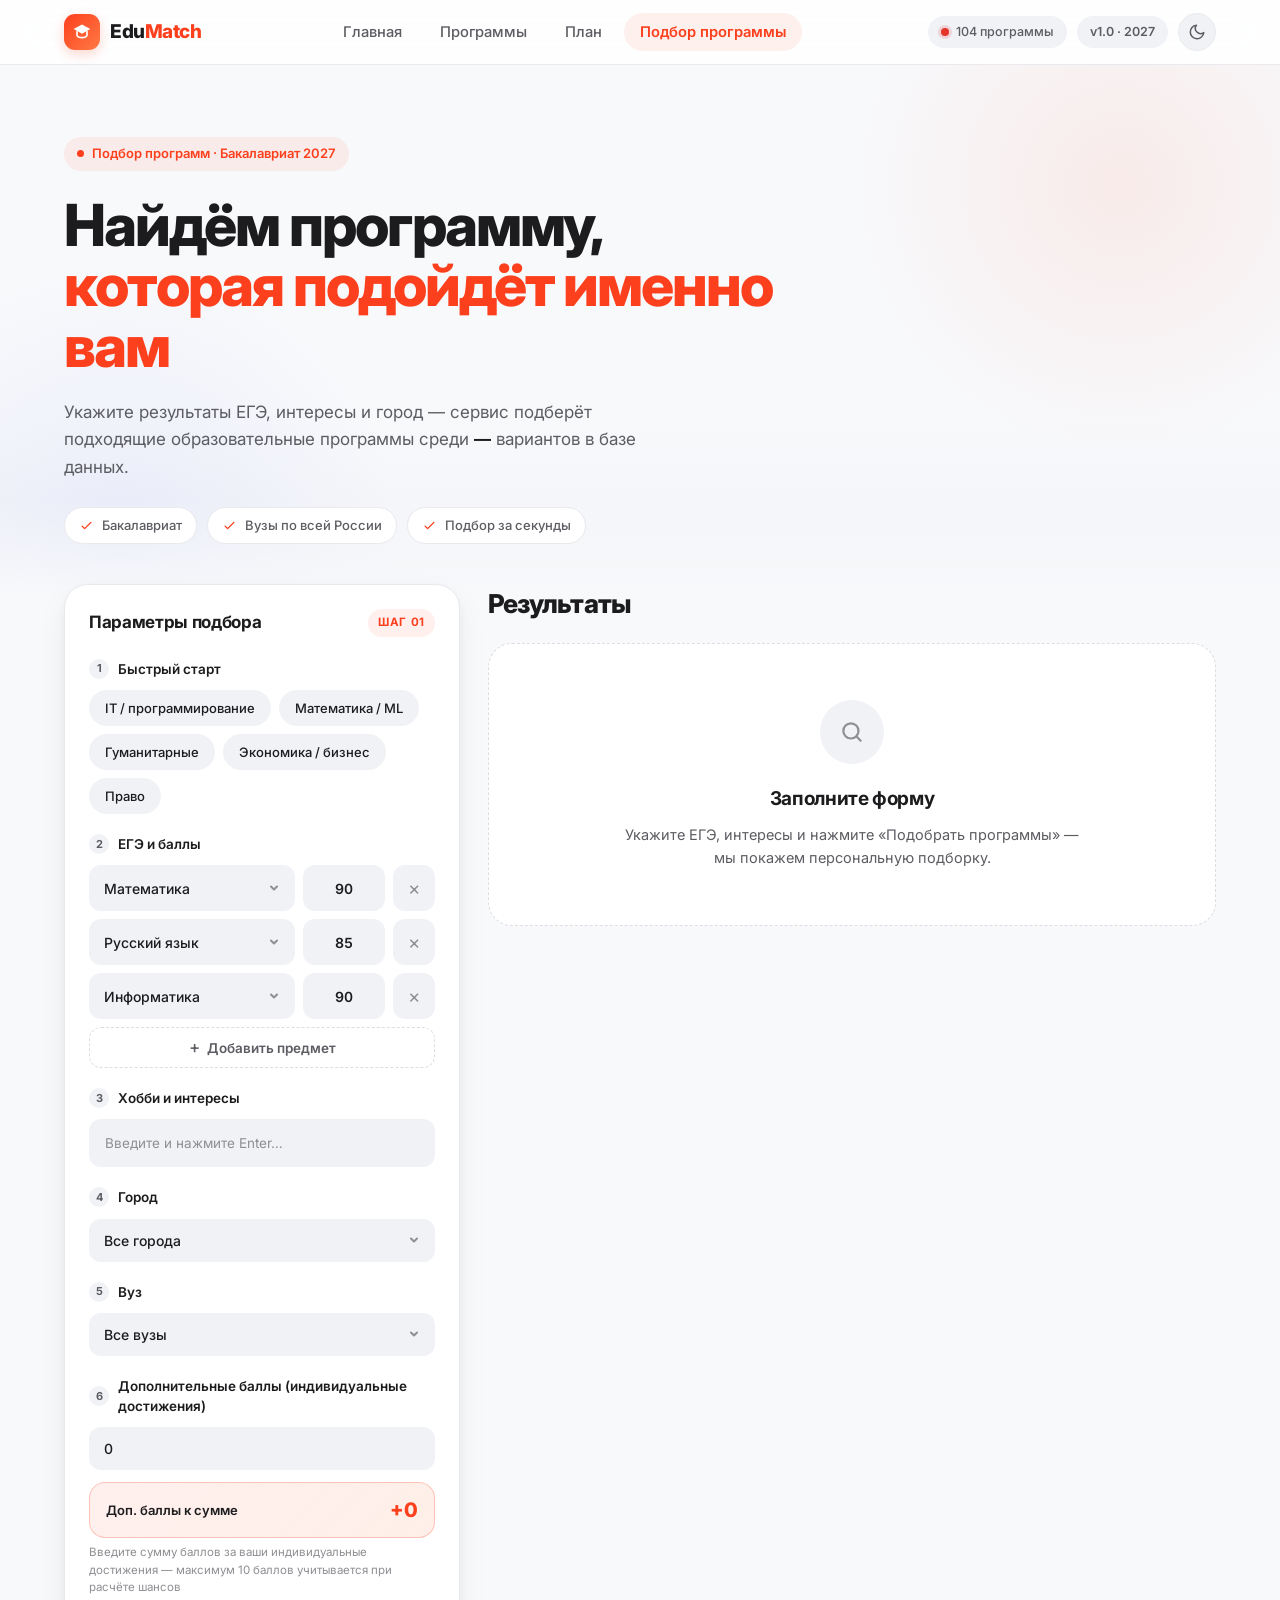
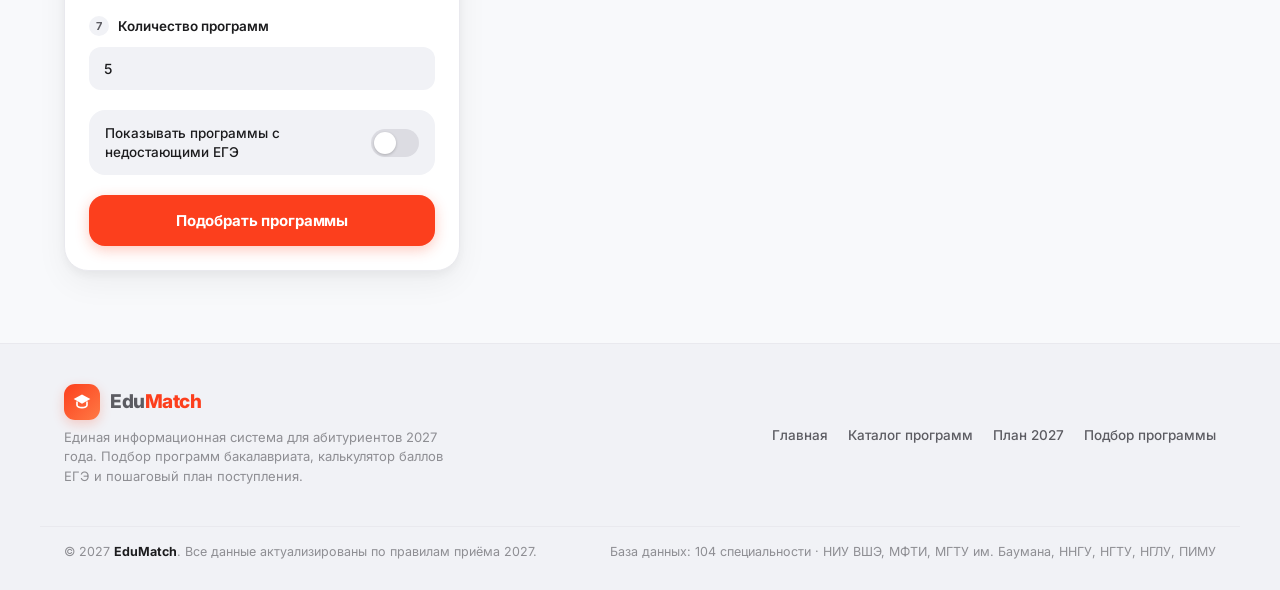
==== html/assistant.html @ cc7f69bb "v0.0.1" ====
<!DOCTYPE html>
<html lang="ru" data-theme="light">
<head>
<meta charset="UTF-8" />
<meta name="viewport" content="width=device-width, initial-scale=1" />
<title>EduMatch — подбор образовательных программ 2027</title>
<link rel="preconnect" href="https://fonts.googleapis.com">
<link rel="preconnect" href="https://fonts.gstatic.com" crossorigin>
<link href="https://fonts.googleapis.com/css2?family=Inter:wght@400;500;600;700;800&display=swap" rel="stylesheet">
<style>
  /* ============================================================
     THEME VARIABLES
     ============================================================ */
  :root {
    --bg: #f8f9fb;
    --bg-soft: #f1f2f6;
    --bg-soft-2: #e5e7ef;
    --panel-bg: #ffffff;
    --text: #1c1c1e;
    --text-2: #5c5c62;
    --muted: #8e8e93;
    --line: #e9e9ee;
    --line-2: #dcdce2;

    --accent: #fc3f1d;
    --accent-hover: #e5330f;
    --accent-soft: rgba(252, 63, 29, 0.08);

    --good: #0f9d58;
    --warn: #f4a300;
    --bad: #e5352b;

    --r-lg: 24px;
    --r-md: 16px;
    --r-sm: 12px;

    --sh-sm: 0 1px 2px rgba(0,0,0,.03), 0 2px 8px rgba(0,0,0,.04);
    --sh-md: 0 4px 12px rgba(0,0,0,.05), 0 12px 32px rgba(0,0,0,.05);
    --sh-lg: 0 8px 24px rgba(0,0,0,.07), 0 24px 64px rgba(0,0,0,.07);
  }

  [data-theme="dark"] {
    --bg: #121214;
    --bg-soft: #1c1c1f;
    --bg-soft-2: #26262b;
    --panel-bg: #1c1c1f;
    --text: #f5f5f7;
    --text-2: #a1a1a8;
    --muted: #6e6e73;
    --line: #2c2c31;
    --line-2: #3a3a40;

    --accent: #ff5c3d;
    --accent-hover: #ff7a61;
    --accent-soft: rgba(255, 92, 61, 0.12);

    --good: #34c759;
    --warn: #ff9f0a;
    --bad: #ff453a;

    --sh-sm: 0 1px 2px rgba(0,0,0,.2), 0 2px 8px rgba(0,0,0,.2);
    --sh-md: 0 4px 12px rgba(0,0,0,.3), 0 12px 32px rgba(0,0,0,.3);
    --sh-lg: 0 8px 24px rgba(0,0,0,.4), 0 24px 64px rgba(0,0,0,.4);
  }

  * { box-sizing: border-box; margin: 0; padding: 0; }

  html { scroll-behavior: smooth; }

  body {
    font-family: 'Inter', -apple-system, BlinkMacSystemFont, 'Segoe UI', Roboto, sans-serif;
    background: var(--bg);
    color: var(--text);
    font-size: 15px;
    line-height: 1.5;
    -webkit-font-smoothing: antialiased;
    text-rendering: optimizeLegibility;
    min-height: 100vh;
    transition: background .3s ease, color .3s ease;
  }

  ::selection { background: var(--accent); color: #fff; }

  button, input, select { font-family: inherit; }

  /* ============================================================
     HEADER
     ============================================================ */
  .header {
    position: sticky;
    top: 0;
    z-index: 1000;
    background: rgba(255,255,255,.85);
    backdrop-filter: saturate(180%) blur(18px);
    -webkit-backdrop-filter: saturate(180%) blur(18px);
    border-bottom: 1px solid var(--line);
    transition: background-color .3s ease, border-color .3s ease;
  }
  [data-theme="dark"] .header {
    background: rgba(18, 18, 20, .85);
  }
  .header-inner {
    max-width: 1200px;
    margin: 0 auto;
    padding: 13px 24px;
    display: flex;
    align-items: center;
    justify-content: space-between;
    gap: 16px;
  }
  .logo {
    display: flex;
    align-items: center;
    gap: 10px;
    text-decoration: none;
    color: inherit;
    flex-shrink: 0;
  }
  .logo-mark {
    width: 36px;
    height: 36px;
    border-radius: 11px;
    background: linear-gradient(135deg, var(--accent), #ff7a45);
    display: grid;
    place-items: center;
    color: #fff;
    box-shadow: 0 4px 12px rgba(252,63,29,.22);
    flex-shrink: 0;
    transition: transform .2s ease;
  }
  .logo:hover .logo-mark {
    transform: scale(1.05) rotate(-3deg);
  }
  .logo-mark svg { width: 20px; height: 20px; }
  .logo-text {
    font-size: 19px;
    font-weight: 800;
    letter-spacing: -0.025em;
  }
  .logo-text span { color: var(--accent); }

  .header-right {
    display: flex;
    align-items: center;
    gap: 10px;
    flex-wrap: wrap;
  }
  .status-pill {
    display: inline-flex;
    align-items: center;
    gap: 7px;
    padding: 7px 13px;
    border-radius: 999px;
    background: var(--bg-soft);
    font-size: 12.5px;
    font-weight: 500;
    color: var(--text-2);
    white-space: nowrap;
    transition: background .3s ease, color .3s ease;
  }
  .dot {
    width: 8px; height: 8px;
    border-radius: 50%;
    background: var(--muted);
    flex-shrink: 0;
    transition: background .2s, box-shadow .2s;
  }
  .dot.ok  { background: var(--good); box-shadow: 0 0 0 3px rgba(15,157,88,.16); }
  .dot.err { background: var(--bad);  box-shadow: 0 0 0 3px rgba(229,53,43,.16); }

  .version-pill {
    padding: 7px 13px;
    border-radius: 999px;
    background: var(--bg-soft);
    font-size: 12.5px;
    font-weight: 600;
    color: var(--text-2);
    white-space: nowrap;
    transition: background .3s ease, color .3s ease;
  }

  /* ---- Theme Toggle ---- */
  .theme-btn {
    width: 38px;
    height: 38px;
    border-radius: 50%;
    background: var(--bg-soft);
    border: 1px solid var(--line);
    color: var(--text-2);
    cursor: pointer;
    display: grid;
    place-items: center;
    transition: background .2s, color .2s, transform .2s, border-color .2s;
    flex-shrink: 0;
  }
  .theme-btn:hover {
    background: var(--bg-soft-2);
    color: var(--text);
    transform: scale(1.05);
  }
  .theme-btn svg {
    width: 18px;
    height: 18px;
    transition: opacity .3s, transform .3s;
  }
  .theme-btn .icon-sun { display: none; }
  .theme-btn .icon-moon { display: block; }
  [data-theme="dark"] .theme-btn .icon-sun { display: block; }
  [data-theme="dark"] .theme-btn .icon-moon { display: none; }

  /* ---- Main Nav (unified with style.css) ---- */
  .main-nav ul {
    display: flex;
    align-items: center;
    gap: 6px;
    list-style: none;
  }
  .main-nav a {
    color: var(--text-2);
    text-decoration: none;
    font-size: 0.92rem;
    font-weight: 500;
    padding: 8px 16px;
    border-radius: 999px;
    transition: all 0.22s cubic-bezier(0.16, 1, 0.3, 1);
    display: inline-flex;
    align-items: center;
    gap: 6px;
  }
  .main-nav a:hover {
    color: var(--text);
    background: var(--bg-soft);
  }
  .main-nav a.active {
    color: var(--accent);
    background: var(--accent-soft);
    font-weight: 600;
  }
  .mobile-menu-btn {
    display: none;
    width: 38px;
    height: 38px;
    border-radius: 12px;
    background: var(--bg-soft);
    border: 1px solid var(--line);
    color: var(--text);
    cursor: pointer;
    place-items: center;
  }
  .mobile-menu-btn svg {
    width: 20px;
    height: 20px;
  }
  .mobile-nav-drawer {
    display: none;
    position: fixed;
    top: 65px;
    left: 0;
    right: 0;
    background: var(--panel-bg);
    border-bottom: 1px solid var(--line);
    padding: 16px 24px 24px;
    box-shadow: var(--sh-lg);
    z-index: 999;
  }
  .mobile-nav-drawer.open {
    display: block;
  }
  .mobile-nav-drawer ul {
    list-style: none;
    display: flex;
    flex-direction: column;
    gap: 8px;
  }
  .mobile-nav-drawer a {
    display: flex;
    align-items: center;
    padding: 12px 16px;
    border-radius: 12px;
    font-weight: 600;
    color: var(--text-2);
  }
  .mobile-nav-drawer a.active,
  .mobile-nav-drawer a:hover {
    color: var(--accent);
    background: var(--accent-soft);
  }
  @media (max-width: 768px) {
    .main-nav { display: none; }
    .mobile-menu-btn { display: grid; }
  }

  /* ============================================================
     HERO (with smooth gradient fade)
     ============================================================ */
  .hero {
    position: relative;
    /* The gradient goes from slightly lifted background to base bg */
    background: linear-gradient(180deg,
      var(--bg) 0%,
      var(--bg) 60%,
      var(--bg-soft) 100%
    );
    /* Add extra bottom padding so the fade has room to breathe */
    padding: 72px 0 96px;
    overflow: hidden;
    transition: background .3s ease;
  }

  /* Soft radial glows that bleed into the next section */
  .hero::before {
    content: "";
    position: absolute;
    top: -160px; right: -120px;
    width: 560px; height: 560px;
    background: radial-gradient(circle, var(--accent-soft), transparent 68%);
    pointer-events: none;
  }
  .hero::after {
    content: "";
    position: absolute;
    bottom: -180px; left: -160px;
    width: 560px; height: 560px;
    background: radial-gradient(circle, rgba(120,140,255,.10), transparent 70%);
    pointer-events: none;
    z-index: 1;
  }

  /* The fade-out layer that softens the very bottom edge */
  .hero-fade {
    position: absolute;
    left: 0; right: 0; bottom: 0;
    height: 140px;
    background: linear-gradient(180deg,
      transparent 0%,
      var(--bg) 70%,
      var(--bg) 100%
    );
    pointer-events: none;
    z-index: 2;
  }

  .hero-inner {
    position: relative;
    z-index: 3;
    max-width: 1200px;
    margin: 0 auto;
    padding: 0 24px;
    max-width: 780px;
    /* Center the inner container within the full-width hero */
    margin-left: auto;
    margin-right: auto;
    padding-left: 24px;
    padding-right: 24px;
  }
  /* Re-center hero-inner inside max-width 1200 wrapper */
  .hero > .hero-inner {
    max-width: 1200px;
    padding: 0 24px;
  }
  .hero-inner > * {
    max-width: 780px;
  }

  .hero-badge {
    display: inline-flex;
    align-items: center;
    gap: 8px;
    padding: 7px 14px 7px 10px;
    border-radius: 999px;
    background: var(--accent-soft);
    color: var(--accent);
    font-size: 13px;
    font-weight: 600;
    margin-bottom: 24px;
  }
  .hero-badge::before {
    content: "";
    width: 7px; height: 7px;
    border-radius: 50%;
    background: var(--accent);
    margin-left: 3px;
  }

  .hero-title {
    font-size: clamp(34px, 5.2vw, 58px);
    font-weight: 800;
    line-height: 1.05;
    letter-spacing: -0.035em;
    color: var(--text);
    margin-bottom: 22px;
  }
  .hero-title .accent { color: var(--accent); }

  .hero-sub {
    font-size: 17px;
    line-height: 1.6;
    color: var(--text-2);
    max-width: 620px;
    margin-bottom: 26px;
  }
  .hero-sub strong { color: var(--text); font-weight: 700; }

  .hero-facts {
    display: flex;
    flex-wrap: wrap;
    gap: 10px;
  }
  .fact {
    display: inline-flex;
    align-items: center;
    gap: 8px;
    padding: 8px 14px;
    border-radius: 999px;
    background: var(--panel-bg);
    border: 1px solid var(--line);
    font-size: 13px;
    font-weight: 500;
    color: var(--text-2);
    transition: background .3s ease, color .3s ease, border-color .3s ease;
  }
  .fact svg { width: 15px; height: 15px; color: var(--accent); flex-shrink: 0; }

  /* ============================================================
     LAYOUT
     ============================================================ */
  .layout {
    max-width: 1200px;
    margin: 0 auto;
    padding: 0 24px 72px;
    display: grid;
    grid-template-columns: 396px 1fr;
    gap: 28px;
    align-items: start;
    position: relative;
    z-index: 10;
    /* Slight upward pull so the panel sits on the soft gradient */
    margin-top: -56px;
  }

  /* ============================================================
     PANEL
     ============================================================ */
  .panel {
    background: var(--panel-bg);
    border: 1px solid var(--line);
    border-radius: var(--r-lg);
    padding: 24px;
    box-shadow: var(--sh-md);
    position: sticky;
    top: 84px;
    align-self: start;
    transition: background .3s ease, border-color .3s ease, box-shadow .3s ease;
  }
  .panel-header {
    display: flex;
    align-items: center;
    justify-content: space-between;
    gap: 12px;
    margin-bottom: 22px;
  }
  .panel-title {
    font-size: 17px;
    font-weight: 700;
    letter-spacing: -0.02em;
    color: var(--text);
  }
  .panel-step {
    font-size: 11.5px;
    font-weight: 700;
    text-transform: uppercase;
    letter-spacing: .06em;
    color: var(--accent);
    background: var(--accent-soft);
    padding: 5px 10px;
    border-radius: 999px;
  }

  .field { margin-bottom: 20px; }
  .field:last-of-type { margin-bottom: 0; }

  .field-label {
    display: flex;
    align-items: center;
    gap: 9px;
    font-size: 13.5px;
    font-weight: 600;
    color: var(--text);
    margin-bottom: 11px;
  }
  .field-label .num {
    width: 20px; height: 20px;
    border-radius: 50%;
    background: var(--bg-soft);
    color: var(--text-2);
    font-size: 11px;
    font-weight: 700;
    display: grid;
    place-items: center;
    flex-shrink: 0;
    transition: background .3s ease, color .3s ease;
  }

  /* ---- Inputs ---- */
  input[type="text"],
  input[type="number"],
  select {
    width: 100%;
    padding: 12px 14px;
    background: var(--bg-soft);
    border: 1.5px solid transparent;
    border-radius: var(--r-sm);
    color: var(--text);
    font-size: 14px;
    font-weight: 500;
    outline: none;
    transition: background .2s, border-color .2s, box-shadow .2s, color .2s;
  }
  input[type="text"]:hover,
  input[type="number"]:hover,
  select:hover { background-color: var(--bg-soft-2); }

  input[type="text"]:focus,
  input[type="number"]:focus,
  select:focus {
    background-color: var(--panel-bg);
    border-color: var(--accent);
    box-shadow: 0 0 0 4px var(--accent-soft);
  }
  input::placeholder { color: var(--muted); font-weight: 400; }

  /* ---- Select Styling (Dropdown) ---- */
  select {
    -webkit-appearance: none;
    -moz-appearance: none;
    appearance: none;
    background-image: url("data:image/svg+xml,%3Csvg xmlns='http://www.w3.org/2000/svg' width='12' height='12' viewBox='0 0 12 12'%3E%3Cpath fill='none' stroke='%238e8e93' stroke-width='2' stroke-linecap='round' stroke-linejoin='round' d='M3 4.5 6 7.5 9 4.5'/%3E%3C/svg%3E");
    background-repeat: no-repeat;
    background-position: right 14px center;
    padding-right: 36px;
    cursor: pointer;
  }
  select::-ms-expand {
    display: none;
  }
  [data-theme="dark"] select {
    background-image: url("data:image/svg+xml,%3Csvg xmlns='http://www.w3.org/2000/svg' width='12' height='12' viewBox='0 0 12 12'%3E%3Cpath fill='none' stroke='%23a1a1a8' stroke-width='2' stroke-linecap='round' stroke-linejoin='round' d='M3 4.5 6 7.5 9 4.5'/%3E%3C/svg%3E");
  }
  select option {
    background: var(--panel-bg);
    color: var(--text);
    padding: 12px;
  }

  /* ---- Presets ---- */
  .presets {
    display: flex;
    flex-wrap: wrap;
    gap: 8px;
  }
  .preset {
    padding: 9px 15px;
    border-radius: 999px;
    background: var(--bg-soft);
    border: 1.5px solid transparent;
    font-size: 13px;
    font-weight: 500;
    color: var(--text);
    cursor: pointer;
    transition: all .15s;
    white-space: nowrap;
  }
  .preset:hover {
    background: var(--accent-soft);
    color: var(--accent);
    transform: translateY(-1px);
  }
  .preset:active { transform: translateY(0); }

  /* ---- EGE rows ---- */
  .ege-row {
    display: grid;
    grid-template-columns: 1fr 82px 42px;
    gap: 8px;
    margin-bottom: 8px;
    align-items: center;
  }
  .ege-row select,
  .ege-row input { height: 46px; }
  .ege-row input {
    text-align: center;
    font-variant-numeric: tabular-nums;
    font-weight: 600;
    padding-left: 6px;
    padding-right: 6px;
    -moz-appearance: textfield;
  }
  .ege-row input::-webkit-outer-spin-button,
  .ege-row input::-webkit-inner-spin-button { -webkit-appearance: none; margin: 0; }

  .icon-btn {
    width: 42px; height: 46px;
    border-radius: var(--r-sm);
    background: var(--bg-soft);
    border: none;
    color: var(--muted);
    cursor: pointer;
    font-size: 19px;
    line-height: 1;
    display: grid;
    place-items: center;
    transition: all .15s;
  }
  .icon-btn:hover {
    background: rgba(229,53,43,.1);
    color: var(--bad);
  }

  .add-btn {
    width: 100%;
    margin-top: 4px;
    padding: 11px 14px;
    border-radius: var(--r-sm);
    background: transparent;
    border: 1.5px dashed var(--line-2);
    color: var(--text-2);
    font-size: 13.5px;
    font-weight: 600;
    cursor: pointer;
    display: flex;
    align-items: center;
    justify-content: center;
    gap: 7px;
    transition: all .15s;
  }
  .add-btn::before { content: "+"; font-size: 17px; font-weight: 500; line-height: 1; }
  .add-btn:hover {
    border-color: var(--accent);
    border-style: solid;
    color: var(--accent);
    background: var(--accent-soft);
  }

  /* ---- Total score banner ---- */
  .total-score-banner {
    margin-top: 12px;
    background: linear-gradient(135deg, var(--accent-soft), rgba(255,122,69,.12));
    border: 1.5px solid rgba(252,63,29,.25);
    border-radius: var(--r-md);
    padding: 12px 16px;
    display: flex;
    align-items: center;
    justify-content: space-between;
  }
  .total-score-label {
    font-size: 13px;
    font-weight: 600;
    color: var(--text);
  }
  .total-score-value {
    font-size: 20px;
    font-weight: 800;
    color: var(--accent);
  }

  /* ---- Tags ---- */
  .tags {
    display: flex;
    flex-wrap: wrap;
    gap: 6px;
    padding: 9px;
    background: var(--bg-soft);
    border: 1.5px solid transparent;
    border-radius: var(--r-sm);
    min-height: 46px;
    transition: background .15s, border-color .15s, box-shadow .15s;
  }
  .tags:focus-within {
    background: var(--panel-bg);
    border-color: var(--accent);
    box-shadow: 0 0 0 4px var(--accent-soft);
  }
  .tags input {
    flex: 1;
    min-width: 110px;
    padding: 6px 6px;
    border: none;
    background: transparent;
    outline: none;
    box-shadow: none;
    font-size: 13.5px;
    height: auto;
    color: var(--text);
  }
  .tags input:hover,
  .tags input:focus { background: transparent; box-shadow: none; border: none; }

  .tag {
    display: inline-flex;
    align-items: center;
    gap: 4px;
    padding: 5px 5px 5px 11px;
    border-radius: 999px;
    background: var(--panel-bg);
    border: 1px solid var(--line-2);
    font-size: 12.5px;
    font-weight: 500;
    color: var(--text);
    transition: background .2s, border-color .2s;
  }
  .tag button {
    width: 18px; height: 18px;
    border-radius: 50%;
    border: none;
    background: transparent;
    color: var(--muted);
    cursor: pointer;
    font-size: 14px;
    line-height: 1;
    display: grid;
    place-items: center;
    transition: all .12s;
  }
  .tag button:hover { background: var(--bad); color: #fff; }

  /* ---- Toggle ---- */
  .toggle-row {
    display: flex;
    align-items: center;
    justify-content: space-between;
    gap: 14px;
    padding: 14px 16px;
    margin: 4px 0 20px;
    border-radius: var(--r-md);
    background: var(--bg-soft);
    transition: background .3s ease;
  }
  .toggle-text {
    font-size: 13.5px;
    font-weight: 500;
    color: var(--text);
    line-height: 1.35;
  }
  .switch {
    position: relative;
    width: 48px; height: 28px;
    flex-shrink: 0;
    cursor: pointer;
  }
  .switch input {
    position: absolute;
    opacity: 0;
    width: 100%; height: 100%;
    margin: 0;
    cursor: pointer;
    z-index: 2;
  }
  .switch .track {
    position: absolute;
    inset: 0;
    border-radius: 999px;
    background: var(--line-2);
    transition: background .2s;
  }
  .switch .thumb {
    position: absolute;
    top: 3px; left: 3px;
    width: 22px; height: 22px;
    border-radius: 50%;
    background: #fff;
    box-shadow: 0 1px 3px rgba(0,0,0,.22);
    transition: transform .2s cubic-bezier(.4,0,.2,1);
  }
  .switch input:checked ~ .track { background: var(--accent); }
  .switch input:checked ~ .thumb { transform: translateX(20px); }
  .switch input:focus-visible ~ .track { box-shadow: 0 0 0 4px var(--accent-soft); }

  /* ---- Submit ---- */
  .btn-primary {
    width: 100%;
    padding: 16px 20px;
    border-radius: var(--r-md);
    background: var(--accent);
    color: #fff;
    border: none;
    font-size: 15px;
    font-weight: 700;
    letter-spacing: -0.01em;
    cursor: pointer;
    transition: background .15s, transform .12s, box-shadow .15s;
    box-shadow: 0 4px 14px rgba(252,63,29,.28);
  }
  .btn-primary:hover:not(:disabled) {
    background: var(--accent-hover);
    transform: translateY(-1px);
    box-shadow: 0 8px 22px rgba(252,63,29,.34);
  }
  .btn-primary:active:not(:disabled) {
    transform: translateY(0);
    box-shadow: 0 2px 8px rgba(252,63,29,.28);
  }
  .btn-primary:disabled { opacity: .6; cursor: not-allowed; box-shadow: none; }

  .loader {
    display: inline-block;
    width: 15px; height: 15px;
    border: 2px solid rgba(255,255,255,.4);
    border-top-color: #fff;
    border-radius: 50%;
    animation: spin .7s linear infinite;
    margin-right: 9px;
    vertical-align: -3px;
  }
  @keyframes spin { to { transform: rotate(360deg); } }

  /* ============================================================
     RESULTS
     ============================================================ */
  .results-head {
    display: flex;
    align-items: center;
    justify-content: space-between;
    gap: 14px;
    margin-bottom: 20px;
    flex-wrap: wrap;
  }
  .results-head h2 {
    font-size: 26px;
    font-weight: 800;
    letter-spacing: -0.03em;
    color: var(--text);
  }
  .results-head .meta {
    font-size: 12.5px;
    font-weight: 600;
    color: var(--accent);
    background: var(--accent-soft);
    padding: 6px 14px;
    border-radius: 999px;
  }
  .results-head .meta:empty { display: none; }

  /* ---- Card ---- */
  .card {
    background: var(--panel-bg);
    border: 1px solid var(--line);
    border-radius: var(--r-lg);
    margin-bottom: 16px;
    box-shadow: var(--sh-sm);
    overflow: hidden;
    transition: box-shadow .22s, transform .22s, border-color .22s, background .3s;
  }
  .card:hover {
    box-shadow: var(--sh-md);
    transform: translateY(-3px);
    border-color: var(--line-2);
  }

  .card-top {
    display: flex;
    align-items: flex-start;
    justify-content: space-between;
    gap: 20px;
    padding: 22px 24px 0;
  }
  .card-main { min-width: 0; flex: 1; }

  .card-num {
    font-size: 11.5px;
    font-weight: 700;
    letter-spacing: .06em;
    text-transform: uppercase;
    color: var(--muted);
    margin-bottom: 8px;
  }
  .card-title {
    font-size: 20px;
    font-weight: 700;
    line-height: 1.25;
    letter-spacing: -0.02em;
    color: var(--text);
    margin-bottom: 12px;
  }
  .card-sub {
    display: flex;
    align-items: center;
    gap: 8px;
    flex-wrap: wrap;
    font-size: 13.5px;
    color: var(--text-2);
  }
  .uni-tag {
    padding: 4px 11px;
    border-radius: 999px;
    background: var(--bg-soft-2);
    font-size: 12.5px;
    font-weight: 600;
    color: var(--text);
    transition: background .3s ease;
  }

  /* ---- Match ring ---- */
  .match-wrap {
    flex-shrink: 0;
    display: flex;
    flex-direction: column;
    align-items: center;
    gap: 8px;
    width: 96px;
  }
  .match-ring {
    --p: 0;
    --c: var(--good);
    position: relative;
    width: 76px; height: 76px;
    display: grid;
    place-items: center;
  }
  .match-ring svg {
    position: absolute;
    inset: 0;
    width: 100%; height: 100%;
    transform: rotate(-90deg);
  }
  .match-ring circle {
    fill: none;
    stroke-width: 6;
    stroke-linecap: round;
  }
  .match-ring .ring-bg { stroke: var(--bg-soft-2); }
  .match-ring .ring-fg {
    stroke: var(--c);
    stroke-dasharray: 201;
    stroke-dashoffset: calc(201 - 201 * var(--p) / 100);
    transition: stroke-dashoffset .8s cubic-bezier(.4,0,.2,1);
  }
  .match-ring .ring-val {
    position: relative;
    z-index: 2;
    font-size: 18px;
    font-weight: 800;
    letter-spacing: -0.03em;
    color: var(--text);
    font-variant-numeric: tabular-nums;
  }
  .match-label {
    font-size: 10.5px;
    font-weight: 600;
    text-align: center;
    line-height: 1.25;
    padding: 4px 8px;
    border-radius: 999px;
    white-space: nowrap;
  }
  .match-wrap.good { --c: var(--good); }
  .match-wrap.warn { --c: var(--warn); }
  .match-wrap.bad  { --c: var(--bad); }
  .match-wrap.good .match-label { color: var(--good); background: rgba(15,157,88,.1); }
  .match-wrap.warn .match-label { color: #b8790a;      background: rgba(244,163,0,.13); }
  .match-wrap.bad  .match-label { color: var(--bad);  background: rgba(229,53,43,.1); }
  [data-theme="dark"] .match-wrap.good .match-label { background: rgba(52, 199, 89, .15); }
  [data-theme="dark"] .match-wrap.warn .match-label { background: rgba(255, 159, 10, .15); color: var(--warn); }
  [data-theme="dark"] .match-wrap.bad  .match-label { background: rgba(255, 69, 58, .15); }

  /* ---- Description ---- */
  .desc {
    padding: 16px 24px 4px;
    font-size: 14px;
    line-height: 1.6;
    color: var(--text-2);
  }

  /* ---- Chips ---- */
  .chips-wrap {
    display: flex;
    flex-wrap: wrap;
    gap: 7px;
    padding: 16px 24px 22px;
  }
  .chip {
    display: inline-flex;
    align-items: center;
    gap: 5px;
    padding: 6px 12px;
    border-radius: 999px;
    font-size: 12.5px;
    font-weight: 500;
    background: var(--bg-soft);
    color: var(--text-2);
    border: 1px solid transparent;
    transition: background .3s ease, color .3s ease;
  }
  .chip.ok {
    background: rgba(15,157,88,.1);
    color: var(--good);
  }
  .chip.missing {
    background: rgba(229,53,43,.09);
    color: var(--bad);
    text-decoration: line-through;
    text-decoration-thickness: 1.3px;
  }
  .chip.info {
    background: var(--bg-soft-2);
    color: var(--text-2);
  }
  [data-theme="dark"] .chip.ok { background: rgba(52, 199, 89, .15); }
  [data-theme="dark"] .chip.missing { background: rgba(255, 69, 58, .15); }

  .missing-note {
    display: flex;
    align-items: center;
    gap: 10px;
    padding: 13px 24px;
    background: rgba(229,53,43,.05);
    border-top: 1px solid rgba(229,53,43,.14);
    font-size: 13px;
    font-weight: 500;
    color: var(--bad);
  }
  [data-theme="dark"] .missing-note { background: rgba(255, 69, 58, .08); }
  .missing-note::before {
    content: "!";
    width: 19px; height: 19px;
    border-radius: 50%;
    background: var(--bad);
    color: #fff;
    display: grid;
    place-items: center;
    font-size: 12px;
    font-weight: 800;
    flex-shrink: 0;
  }

  /* ---- Empty ---- */
  .empty {
    background: var(--panel-bg);
    border: 1px dashed var(--line-2);
    border-radius: var(--r-lg);
    padding: 56px 36px;
    text-align: center;
    color: var(--text-2);
    font-size: 14.5px;
    line-height: 1.6;
    transition: background .3s ease, border-color .3s ease;
  }
  .empty-icon {
    width: 64px; height: 64px;
    margin: 0 auto 20px;
    border-radius: 50%;
    background: var(--bg-soft);
    display: grid;
    place-items: center;
    color: var(--muted);
    transition: background .3s ease;
  }
  .empty-icon svg { width: 26px; height: 26px; }
  .empty-title {
    font-size: 19px;
    font-weight: 700;
    letter-spacing: -0.02em;
    color: var(--text);
    margin-bottom: 8px;
  }

  /* ---- Error ---- */
  .error {
    display: flex;
    align-items: flex-start;
    gap: 11px;
    padding: 15px 18px;
    border-radius: var(--r-md);
    background: rgba(229,53,43,.07);
    border: 1px solid rgba(229,53,43,.18);
    color: var(--bad);
    font-size: 13.5px;
    font-weight: 500;
    line-height: 1.45;
    margin-bottom: 16px;
    word-break: break-word;
  }
  [data-theme="dark"] .error { background: rgba(255, 69, 58, .1); }
  .error::before {
    content: "!";
    width: 20px; height: 20px;
    border-radius: 50%;
    background: var(--bad);
    color: #fff;
    display: grid;
    place-items: center;
    font-size: 12px;
    font-weight: 800;
    flex-shrink: 0;
  }

  /* ============================================================
     FOOTER
     ============================================================ */
  .footer {
    border-top: 1px solid var(--line);
    background: var(--bg-soft);
    margin-top: auto;
    transition: background-color .3s ease, border-color .3s ease;
  }
  .footer-inner {
    max-width: 1200px;
    margin: 0 auto;
    padding: 40px 24px;
    display: flex;
    justify-content: space-between;
    align-items: center;
    gap: 24px;
    flex-wrap: wrap;
  }
  .footer-brand {
    display: flex;
    flex-direction: column;
    gap: 8px;
  }
  .footer-desc {
    font-size: 13px;
    color: var(--muted);
    max-width: 380px;
  }
  .footer-links {
    display: flex;
    gap: 20px;
    list-style: none;
    font-size: 13.5px;
  }
  .footer-links a {
    color: var(--text-2);
    text-decoration: none;
    transition: color .15s;
  }
  .footer-links a:hover {
    color: var(--accent);
  }
  .footer-bottom {
    max-width: 1200px;
    margin: 0 auto;
    padding: 16px 24px 28px;
    display: flex;
    justify-content: space-between;
    align-items: center;
    font-size: 12.5px;
    color: var(--muted);
    border-top: 1px solid var(--line);
    flex-wrap: wrap;
    gap: 12px;
  }
  .footer strong { color: var(--text); font-weight: 700; }
  .footer a { color: var(--text-2); text-decoration: none; font-weight: 500; transition: color .15s; }
  .footer a:hover { color: var(--accent); }

  /* ============================================================
     SCROLLBAR
     ============================================================ */
  ::-webkit-scrollbar { width: 10px; height: 10px; }
  ::-webkit-scrollbar-track { background: transparent; }
  ::-webkit-scrollbar-thumb {
    background: var(--line-2);
    border-radius: 999px;
    border: 3px solid var(--bg);
  }
  ::-webkit-scrollbar-thumb:hover { background: var(--muted); }

  /* ============================================================
     RESPONSIVE
     ============================================================ */
  @media (max-width: 1000px) {
    .layout {
      grid-template-columns: 1fr;
      gap: 24px;
      margin-top: -40px;
    }
    .panel { position: static; }
    .hero { padding: 48px 0 80px; }
    .layout { padding: 0 20px 56px; }
    .header-inner { padding: 12px 20px; }
    .hero-inner { padding: 0 20px; }
  }

  @media (max-width: 700px) {
    body { font-size: 14px; }
    .hero { padding: 36px 0 64px; }
    .hero-fade { height: 100px; }
    .layout { padding: 0 16px 48px; margin-top: -32px; }
    .hero-title { font-size: 32px; }
    .hero-sub { font-size: 15.5px; }
    .hero-inner { padding: 0 16px; }
    .header-inner { padding: 10px 16px; }
    .logo-text { font-size: 16px; }
    .status-pill span:last-child { display: none; }
    .status-pill { padding: 7px 10px; }
    .version-pill { display: none; }

    .panel { padding: 20px 18px; border-radius: var(--r-md); }
    .card { border-radius: var(--r-md); }
    .card-top {
      flex-direction: column;
      align-items: stretch;
      padding: 20px 18px 0;
      gap: 16px;
    }
    .card-title { font-size: 18px; }
    .desc { padding: 14px 18px 4px; }
    .chips-wrap { padding: 14px 18px 20px; }
    .missing-note { padding: 12px 18px; }

    .match-wrap {
      flex-direction: row;
      align-items: center;
      width: auto;
      gap: 12px;
    }
    .match-ring { width: 56px; height: 56px; }
    .match-ring .ring-val { font-size: 14px; }
    .match-label { font-size: 11px; }

    .results-head h2 { font-size: 21px; }
    .empty { padding: 40px 22px; }

    .ege-row { grid-template-columns: 1fr 70px 42px; gap: 6px; }
    .ege-row select { font-size: 13px; padding-left: 10px; padding-right: 30px; }

    .footer-inner {
      padding: 24px 18px;
      flex-direction: column;
      align-items: flex-start;
    }
    .footer-bottom {
      flex-direction: column;
      align-items: flex-start;
      padding: 16px 18px 24px;
    }
  }
</style>
</head>
<body>

<!-- ============================================================
     HEADER
     ============================================================ -->
<header class="header">
  <div class="header-inner">
    <a class="logo" href="index.html">
      <span class="logo-mark">
        <svg viewBox="0 0 24 24" fill="none" stroke="currentColor" stroke-width="2" stroke-linecap="round" stroke-linejoin="round">
          <path d="M12 3 2 8.5l10 5.5 10-5.5L12 3z" fill="currentColor" stroke="none"/>
          <path d="M6 11.5V16c0 1.4 2.7 2.8 6 2.8s6-1.4 6-2.8v-4.5"/>
        </svg>
      </span>
      <span class="logo-text">Edu<span>Match</span></span>
    </a>

    <nav class="main-nav">
      <ul>
        <li><a href="index.html">Главная</a></li>
        <li><a href="programs.html">Программы</a></li>
        <li><a href="roadmap.html">План</a></li>
        <li><a href="assistant.html" class="active">Подбор программы</a></li>
      </ul>
    </nav>

    <div class="header-right">
      <span class="status-pill">
        <span class="dot ok" id="statusDot"></span>
        <span id="statusText"><span class="js-program-count">104</span> программы</span>
      </span>
      <span class="version-pill">v1.0 · 2027</span>
      <button class="theme-btn" id="themeToggle" aria-label="Переключить тему">
        <svg class="icon-sun" viewBox="0 0 24 24" fill="none" stroke="currentColor" stroke-width="2" stroke-linecap="round" stroke-linejoin="round">
          <circle cx="12" cy="12" r="5"/><path d="M12 1v2M12 21v2M4.2 4.2l1.4 1.4M18.4 18.4l1.4 1.4M1 12h2M21 12h2M4.2 19.8l1.4-1.4M18.4 5.6l1.4-1.4"/>
        </svg>
        <svg class="icon-moon" viewBox="0 0 24 24" fill="none" stroke="currentColor" stroke-width="2" stroke-linecap="round" stroke-linejoin="round">
          <path d="M21 12.79A9 9 0 1 1 11.21 3 7 7 0 0 0 21 12.79z"/>
        </svg>
      </button>
      <button class="mobile-menu-btn" aria-label="Меню">
        <svg viewBox="0 0 24 24" fill="none" stroke="currentColor" stroke-width="2" stroke-linecap="round" stroke-linejoin="round">
          <line x1="3" y1="12" x2="21" y2="12"></line>
          <line x1="3" y1="6" x2="21" y2="6"></line>
          <line x1="3" y1="18" x2="21" y2="18"></line>
        </svg>
      </button>
    </div>
  </div>
</header>

<!-- Mobile Drawer -->
<div class="mobile-nav-drawer">
  <ul>
    <li><a href="index.html">Главная</a></li>
    <li><a href="programs.html">Каталог программ</a></li>
    <li><a href="roadmap.html">План</a></li>
    <li><a href="assistant.html" class="active">Подбор программы</a></li>
  </ul>
</div>

<!-- ============================================================
     HERO
     ============================================================ -->
<section class="hero">
  <div class="hero-inner">
    <div class="hero-badge">Подбор программ · Бакалавриат 2027</div>
    <h1 class="hero-title">
      Найдём программу,<br>
      <span class="accent">которая подойдёт именно вам</span>
    </h1>
    <p class="hero-sub">
      Укажите результаты ЕГЭ, интересы и город — сервис подберёт подходящие
      образовательные программы среди <strong id="programCount">—</strong> вариантов
      в базе данных.
    </p>
    <div class="hero-facts">
      <span class="fact">
        <svg viewBox="0 0 24 24" fill="none" stroke="currentColor" stroke-width="2.2" stroke-linecap="round" stroke-linejoin="round"><path d="m5 13 4 4L19 7"/></svg>
        Бакалавриат
      </span>
      <span class="fact">
        <svg viewBox="0 0 24 24" fill="none" stroke="currentColor" stroke-width="2.2" stroke-linecap="round" stroke-linejoin="round"><path d="m5 13 4 4L19 7"/></svg>
        Вузы по всей России
      </span>
      <span class="fact">
        <svg viewBox="0 0 24 24" fill="none" stroke="currentColor" stroke-width="2.2" stroke-linecap="round" stroke-linejoin="round"><path d="m5 13 4 4L19 7"/></svg>
        Подбор за секунды
      </span>
    </div>
  </div>
  <div class="hero-fade"></div>
</section>

<!-- ============================================================
     LAYOUT
     ============================================================ -->
<div class="layout">

  <!-- ---------- Форма ---------- -->
  <form class="panel" id="form" autocomplete="off">
    <div class="panel-header">
      <div class="panel-title">Параметры подбора</div>
      <div class="panel-step">шаг 01</div>
    </div>

    <div class="field">
      <label class="field-label"><span class="num">1</span> Быстрый старт</label>
      <div class="presets">
        <button type="button" class="preset" data-preset="it">IT / программирование</button>
        <button type="button" class="preset" data-preset="math">Математика / ML</button>
        <button type="button" class="preset" data-preset="humanities">Гуманитарные</button>
        <button type="button" class="preset" data-preset="econ">Экономика / бизнес</button>
        <button type="button" class="preset" data-preset="law">Право</button>
      </div>
    </div>

    <div class="field">
      <label class="field-label"><span class="num">2</span> ЕГЭ и баллы</label>
      <div id="egeList"></div>
      <button type="button" class="add-btn" id="addEge">Добавить предмет</button>
    </div>

    <div class="field">
      <label class="field-label"><span class="num">3</span> Хобби и интересы</label>
      <div class="tags" id="tags">
        <input type="text" id="tagInput" placeholder="Введите и нажмите Enter…" />
      </div>
    </div>

    <div class="field">
      <label class="field-label"><span class="num">4</span> Город</label>
      <select id="city">
        <option value="">Все города</option>
      </select>
    </div>

    <div class="field">
      <label class="field-label"><span class="num">5</span> Вуз</label>
      <select id="university">
        <option value="">Все вузы</option>
      </select>
    </div>

    <div class="field">
      <label class="field-label"><span class="num">6</span> Дополнительные баллы (индивидуальные достижения)</label>
      <input type="number" id="bonusPoints" value="0" min="0" max="10" placeholder="Например: 5" />
      <div class="total-score-banner">
        <span class="total-score-label">Доп. баллы к сумме</span>
        <span class="total-score-value" id="achievementsBonus">+0</span>
      </div>
      <div style="font-size: 11.5px; color: var(--muted); margin-top: 6px;">Введите сумму баллов за ваши индивидуальные достижения — максимум 10 баллов учитывается при расчёте шансов</div>
    </div>

    <div class="field">
      <label class="field-label"><span class="num">7</span> Количество программ</label>
      <input type="number" id="topK" value="5" min="1" max="16" />
    </div>

    <div class="toggle-row">
      <span class="toggle-text">Показывать программы с недостающими ЕГЭ</span>
      <label class="switch">
        <input type="checkbox" id="allowMissing" />
        <span class="track"></span>
        <span class="thumb"></span>
      </label>
    </div>

    <button type="submit" class="btn-primary" id="submitBtn">
      Подобрать программы
    </button>
  </form>

  <!-- ---------- Результаты ---------- -->
  <div class="results-col">
    <div class="results-head">
      <h2>Результаты</h2>
      <div class="meta" id="resultsMeta"></div>
    </div>
    <div id="errorBox"></div>
    <div id="results">
      <div class="empty">
        <div class="empty-icon">
          <svg viewBox="0 0 24 24" fill="none" stroke="currentColor" stroke-width="2" stroke-linecap="round" stroke-linejoin="round">
            <circle cx="11" cy="11" r="7"/>
            <path d="m20 20-3.6-3.6"/>
          </svg>
        </div>
        <div class="empty-title">Заполните форму</div>
        Укажите ЕГЭ, интересы и нажмите «Подобрать программы» —<br>
        мы покажем персональную подборку.
      </div>
    </div>
  </div>

</div>

<!-- ============================================================
     FOOTER
     ============================================================ -->
<footer class="footer">
  <div class="footer-inner">
    <div class="footer-brand">
      <a class="logo" href="index.html">
        <span class="logo-mark">
          <svg viewBox="0 0 24 24" fill="none" stroke="currentColor" stroke-width="2">
            <path d="M12 3 2 8.5l10 5.5 10-5.5L12 3z" fill="currentColor" stroke="none"/>
            <path d="M6 11.5V16c0 1.4 2.7 2.8 6 2.8s6-1.4 6-2.8v-4.5"/>
          </svg>
        </span>
        <span class="logo-text">Edu<span>Match</span></span>
      </a>
      <p class="footer-desc">
        Единая информационная система для абитуриентов 2027 года. Подбор программ бакалавриата, калькулятор баллов ЕГЭ и пошаговый план поступления.
      </p>
    </div>

    <ul class="footer-links">
      <li><a href="index.html">Главная</a></li>
      <li><a href="programs.html">Каталог программ</a></li>
      <li><a href="roadmap.html">План 2027</a></li>
      <li><a href="assistant.html">Подбор программы</a></li>
    </ul>
  </div>

  <div class="footer-bottom">
    <div>&copy; 2027 <strong>EduMatch</strong>. Все данные актуализированы по правилам приёма 2027.</div>
    <div>База данных: 104 специальности · НИУ ВШЭ, МФТИ, МГТУ им. Баумана, ННГУ, НГТУ, НГЛУ, ПИМУ</div>
  </div>
</footer>

<script>
/* ============================================================
   Конфиг
   ============================================================ */
const API_BASE = "http://localhost:8000";

const SUBJECTS = [
  ["russian",          "Русский язык"],
  ["math",             "Математика"],
  ["informatics",      "Информатика"],
  ["physics",          "Физика"],
  ["social_studies",   "Обществознание"],
  ["history",          "История"],
  ["foreign_language", "Иностранный язык"],
  ["literature",       "Литература"],
];

const PRESETS = {
  it: {
    ege: [["math", 92], ["russian", 88], ["informatics", 95]],
    hobbies: ["python", "машинное обучение", "алгоритмы"],
  },
  math: {
    ege: [["math", 95], ["russian", 85], ["physics", 90]],
    hobbies: ["математика", "анализ данных", "ML"],
  },
  humanities: {
    ege: [["russian", 90], ["literature", 87], ["foreign_language", 93]],
    hobbies: ["книги", "перевод", "писательство"],
  },
  econ: {
    ege: [["math", 88], ["russian", 85], ["social_studies", 82]],
    hobbies: ["финансы", "бизнес", "аналитика"],
  },
  law: {
    ege: [["social_studies", 90], ["russian", 88], ["history", 85]],
    hobbies: ["право", "политика", "аргументация"],
  },
};

const DEFAULTS = {
  w_semantic: 0.45,
  w_ege_coverage: 0.30,
  w_ege_scores: 0.25,
  use_reranker: true,
};

let hobbies = [];

/* ============================================================
   Тема
   ============================================================ */
function initTheme() {
  const themeToggle = document.getElementById("themeToggle");
  const savedTheme = localStorage.getItem("edumatch_theme") || localStorage.getItem("theme") || "light";
  document.documentElement.setAttribute("data-theme", savedTheme);

  if (themeToggle) {
    themeToggle.addEventListener("click", () => {
      const current = document.documentElement.getAttribute("data-theme") || "light";
      const next = current === "dark" ? "light" : "dark";
      document.documentElement.setAttribute("data-theme", next);
      localStorage.setItem("edumatch_theme", next);
      localStorage.setItem("theme", next);
    });
  }

  // Mobile nav toggle (unified header)
  const mobileBtn = document.querySelector('.mobile-menu-btn');
  const mobileDrawer = document.querySelector('.mobile-nav-drawer');
  if (mobileBtn && mobileDrawer) {
    mobileBtn.addEventListener('click', () => {
      mobileDrawer.classList.toggle('open');
    });
  }
}

/* ============================================================
   Проверка сервиса
   ============================================================ */
async function pingService() {
  const dot     = document.getElementById("statusDot");
  const countEl = document.getElementById("programCount");
  const headerCount = document.querySelector(".js-program-count");

  const ctrl = new AbortController();
  const t = setTimeout(() => ctrl.abort(), 4000);

  try {
    const r = await fetch(`${API_BASE}/health`, { signal: ctrl.signal });
    if (!r.ok) throw new Error(`HTTP ${r.status}`);
    const data = await r.json();
    if (dot) dot.className = "dot ok";
    if (countEl) countEl.textContent = String(data.programs);
    if (headerCount) headerCount.textContent = String(data.programs);
  } catch (e) {
    if (dot) dot.className = "dot err";
    if (countEl) countEl.textContent = "—";
    console.error("[pingService]", e);
  } finally {
    clearTimeout(t);
  }
}

/* ============================================================
   EGE строки
   ============================================================ */
function egeRow(subject = "russian", score = 80) {
  const row = document.createElement("div");
  row.className = "ege-row";

  const select = document.createElement("select");
  for (const [val, label] of SUBJECTS) {
    const opt = document.createElement("option");
    opt.value = val;
    opt.textContent = label;
    if (val === subject) opt.selected = true;
    select.appendChild(opt);
  }

  const input = document.createElement("input");
  input.type = "number";
  input.min = 0;
  input.max = 100;
  input.value = score;
  input.placeholder = "балл";

  const remove = document.createElement("button");
  remove.type = "button";
  remove.className = "icon-btn";
  remove.textContent = "×";
  remove.title = "Удалить";
  remove.addEventListener("click", () => row.remove());

  row.append(select, input, remove);
  return row;
}

function addEgeRow(subject, score) {
  document.getElementById("egeList").appendChild(egeRow(subject, score));
}

/* ============================================================
   Теги хобби
   ============================================================ */
function renderTags() {
  const box = document.getElementById("tags");
  const input = document.getElementById("tagInput");

  box.querySelectorAll(".tag").forEach(el => el.remove());

  hobbies.forEach((h, i) => {
    const tag = document.createElement("span");
    tag.className = "tag";
    tag.innerHTML = `${escapeHtml(h)} <button type="button" title="Удалить">×</button>`;
    tag.querySelector("button").addEventListener("click", () => {
      hobbies.splice(i, 1);
      renderTags();
    });
    box.insertBefore(tag, input);
  });
}

function escapeHtml(s) {
  return String(s).replace(/[&<>"']/g, c => ({
    "&": "&amp;", "<": "&lt;", ">": "&gt;", '"': "&quot;", "'": "&#39;"
  }[c]));
}

function initTagInput() {
  const input = document.getElementById("tagInput");
  input.addEventListener("keydown", e => {
    if (e.key === "Enter" || e.key === ",") {
      e.preventDefault();
      const v = input.value.trim().replace(/,$/, "");
      if (v && !hobbies.includes(v)) {
        hobbies.push(v);
        renderTags();
      }
      input.value = "";
    }
    if (e.key === "Backspace" && !input.value && hobbies.length) {
      hobbies.pop();
      renderTags();
    }
  });
  input.addEventListener("blur", () => {
    const v = input.value.trim();
    if (v && !hobbies.includes(v)) {
      hobbies.push(v);
      renderTags();
      input.value = "";
    }
  });
}

/* ============================================================
   Пресеты
   ============================================================ */
function bindPresets() {
  document.querySelectorAll(".preset").forEach(btn => {
    btn.addEventListener("click", () => {
      const p = PRESETS[btn.dataset.preset];
      if (!p) return;

      const list = document.getElementById("egeList");
      list.innerHTML = "";
      p.ege.forEach(([s, v]) => addEgeRow(s, v));

      hobbies = [...p.hobbies];
      renderTags();
    });
  });
}

/* ============================================================
   Query
   ============================================================ */
function buildQuery() {
  const params = new URLSearchParams();

  const egePairs = [];
  document.querySelectorAll(".ege-row").forEach(row => {
    const subj  = row.querySelector("select").value;
    const score = parseInt(row.querySelector("input").value, 10);
    if (!isNaN(score) && score >= 0) egePairs.push(`${subj}:${score}`);
  });
  if (egePairs.length) params.set("ege", egePairs.join(","));

  if (hobbies.length) params.set("hobbies", hobbies.join(","));

  const city = document.getElementById("city").value.trim();
  if (city) params.set("city", city);

  const uni = document.getElementById("university").value.trim();
  if (uni) params.set("university", uni);

  params.set("top_k", parseInt(document.getElementById("topK").value, 10) || 5);
  params.set("w_semantic",     DEFAULTS.w_semantic);
  params.set("w_ege_coverage", DEFAULTS.w_ege_coverage);
  params.set("w_ege_scores",   DEFAULTS.w_ege_scores);
  params.set("use_reranker",           DEFAULTS.use_reranker);
  params.set("allow_missing_required", document.getElementById("allowMissing").checked);

  // Индивидуальные достижения до 10 баллов (передаем как bonus если API поддерживает)
  const bonus = (typeof getAchievementsBonus === 'function') ? getAchievementsBonus() : 0;
  if (bonus > 0) params.set("bonus", bonus);

  return params.toString();
}

function getAchievementsBonus() {
  const el = document.getElementById('bonusPoints');
  if (!el) return 0;
  const v = parseInt(el.value, 10);
  if (isNaN(v) || v <= 0) return 0;
  return Math.min(10, v);
}

function updateAchievementsBonus() {
  const bonus = getAchievementsBonus();
  const el = document.getElementById('achievementsBonus');
  if (el) el.textContent = '+' + bonus;
}

function initAchievements() {
  const input = document.getElementById('bonusPoints');
  if (!input) return;
  input.addEventListener('input', () => {
    const v = parseInt(input.value, 10);
    if (!isNaN(v)) {
      if (v > 10) input.value = 10;
      if (v < 0) input.value = 0;
    }
    updateAchievementsBonus();
  });
  input.addEventListener('blur', () => {
    if (input.value === '' || isNaN(parseInt(input.value, 10))) input.value = 0;
    updateAchievementsBonus();
  });
  updateAchievementsBonus();
}

async function initDropdowns() {
  const citySel = document.getElementById('city');
  const uniSel = document.getElementById('university');
  if (!citySel || !uniSel) return;

  let programs = [];
  // Попытка взять из уже загруженного js/data.js
  if (window.PROGRAMS_DATA && Array.isArray(window.PROGRAMS_DATA)) {
    programs = window.PROGRAMS_DATA;
  } else {
    try {
      // пробуем загрузить json (относительный путь)
      const paths = ['universities_programs.json', './universities_programs.json', '/universities_programs.json'];
      for (const p of paths) {
        try {
          const r = await fetch(p);
          if (r.ok) { programs = await r.json(); break; }
        } catch {}
      }
    } catch {}
    // fallback — загружаем js/data.js как script
    if (!programs.length) {
      try {
        await new Promise((resolve, reject) => {
          const s = document.createElement('script');
          s.src = 'js/data.js';
          s.onload = resolve;
          s.onerror = reject;
          document.head.appendChild(s);
        });
        if (window.PROGRAMS_DATA) programs = window.PROGRAMS_DATA;
      } catch {}
    }
  }

  if (!programs.length) {
    console.warn('[initDropdowns] не удалось загрузить список программ, оставляем ручной ввод');
    return;
  }

  const cities = [...new Set(programs.map(pr => pr.city).filter(Boolean))].sort((a,b)=>a.localeCompare(b,'ru'));
  const unisByCity = {};
  programs.forEach(pr => {
    if (!pr.city || !pr.university) return;
    if (!unisByCity[pr.city]) unisByCity[pr.city] = new Set();
    unisByCity[pr.city].add(pr.university);
  });
  const universities = [...new Set(programs.map(pr => pr.university).filter(Boolean))].sort((a,b)=>a.localeCompare(b,'ru'));

  function fillCity() {
    const cur = citySel.value;
    citySel.innerHTML = '<option value="">Все города</option>';
    cities.forEach(c => {
      const o = document.createElement('option');
      o.value = c;
      o.textContent = c;
      citySel.appendChild(o);
    });
    if (cur) citySel.value = cur;
  }

  function fillUniversities(city) {
    const cur = uniSel.value;
    uniSel.innerHTML = '<option value="">Все вузы</option>';
    let list = universities;
    if (city && unisByCity[city]) {
      list = [...unisByCity[city]].sort((a,b)=>a.localeCompare(b,'ru'));
    }
    list.forEach(u => {
      const o = document.createElement('option');
      o.value = u;
      o.textContent = u;
      uniSel.appendChild(o);
    });
    if (cur && list.includes(cur)) uniSel.value = cur;
  }

  fillCity();
  fillUniversities('');

  citySel.addEventListener('change', () => {
    fillUniversities(citySel.value);
  });
}

/* ============================================================
   Рендер результатов
   ============================================================ */
const DIRECTION_RU = {
  it: "IT", math: "Математика", linguistics: "Лингвистика",
  management: "Менеджмент", economics: "Экономика",
  law: "Право", humanities: "Гуманитарные", design: "Дизайн",
};

const SUBJECT_RU = Object.fromEntries(SUBJECTS);

function getMatch(score) {
  const percent = Math.max(0, Math.min(100, Math.round((score || 0) * 100)));
  if (percent >= 75) return { label: "Отличное совпадение", cls: "good", percent };
  if (percent >= 55) return { label: "Хорошее совпадение",  cls: "good", percent };
  if (percent >= 35) return { label: "Возможный вариант",   cls: "warn", percent };
  return { label: "Слабое совпадение", cls: "bad", percent };
}

function renderResults(items) {
  const box = document.getElementById("results");
  const meta = document.getElementById("resultsMeta");

  if (!items.length) {
    box.innerHTML = `
      <div class="empty">
        <div class="empty-icon">
          <svg viewBox="0 0 24 24" fill="none" stroke="currentColor" stroke-width="2" stroke-linecap="round" stroke-linejoin="round">
            <circle cx="11" cy="11" r="7"/>
            <path d="m20 20-3.6-3.6"/>
          </svg>
        </div>
        <div class="empty-title">Ничего не найдено</div>
        Попробуйте изменить параметры — расширить список ЕГЭ<br>
        или убрать ограничения по городу и вузу.
      </div>`;
    meta.textContent = "";
    return;
  }

  const bonus = getAchievementsBonus();
  meta.textContent = bonus > 0 ? `Найдено: ${items.length} · +${bonus} баллов ИД` : `Найдено: ${items.length}`;

  box.innerHTML = items.map((it, i) => {
    const p = it.program;
    const dir = DIRECTION_RU[p.direction] || p.direction;
    const missing = new Set(it.missing_required || []);
    const match = getMatch(it.score);
    const num = String(i + 1).padStart(2, '0');

    const requiredChips = (p.requiredEge || []).map(s => {
      const ok = !missing.has(s);
      return `<span class="chip ${ok ? "ok" : "missing"}" title="${ok ? "Зачтён" : "Не хватает"}">
        ${ok ? "✓" : "✕"} ${SUBJECT_RU[s] || s}
      </span>`;
    }).join("");

    const optionalChips = (p.optionalEge || []).map(s =>
      `<span class="chip">${SUBJECT_RU[s] || s}</span>`
    ).join("");

    const infoChips = [];
    if (p.minScore)     infoChips.push(`<span class="chip info">Проходной: ${p.minScore}</span>`);
    if (p.budgetPlaces) infoChips.push(`<span class="chip info">Бюджет: ${p.budgetPlaces}</span>`);
    if (it.user_total)  infoChips.push(`<span class="chip info">Ваша сумма: ${it.user_total}</span>`);

    const missingNote = missing.size
      ? `<div class="missing-note">Не хватает ЕГЭ: ${[...missing].map(s => SUBJECT_RU[s] || s).join(", ")}</div>`
      : "";

    return `
      <article class="card">
        <div class="card-top">
          <div class="card-main">
            <div class="card-num">№ ${num} · ${escapeHtml(dir)}</div>
            <h3 class="card-title">${escapeHtml(p.title)}</h3>
            <div class="card-sub">
              <span class="uni-tag">${escapeHtml(p.university)}</span>
              <span>${escapeHtml(p.city)}</span>
            </div>
          </div>
          <div class="match-wrap ${match.cls}">
            <div class="match-ring" style="--p:${match.percent}">
              <svg viewBox="0 0 76 76">
                <circle class="ring-bg" cx="38" cy="38" r="32"></circle>
                <circle class="ring-fg" cx="38" cy="38" r="32"></circle>
              </svg>
              <span class="ring-val">${match.percent}%</span>
            </div>
            <span class="match-label">${match.label}</span>
          </div>
        </div>

        <p class="desc">${escapeHtml(p.description)}</p>

        <div class="chips-wrap">
          ${requiredChips}
          ${optionalChips}
          ${infoChips.join("")}
        </div>

        ${missingNote}
      </article>
    `;
  }).join("");
}

function showError(msg) {
  document.getElementById("errorBox").innerHTML =
    `<div class="error">${escapeHtml(msg)}</div>`;
}

function clearError() {
  document.getElementById("errorBox").innerHTML = "";
}

/* ============================================================
   Submit
   ============================================================ */
async function onSubmit(e) {
  e.preventDefault();
  clearError();

  const btn = document.getElementById("submitBtn");
  const qs  = buildQuery();

  btn.disabled = true;
  btn.innerHTML = `<span class="loader"></span>Подбираем…`;

  try {
    const r = await fetch(`${API_BASE}/match?${qs}`, { method: "GET" });

    if (!r.ok) {
      let detail = `HTTP ${r.status}`;
      try {
        const j = await r.json();
        if (j.detail) detail = typeof j.detail === "string"
          ? j.detail
          : JSON.stringify(j.detail);
      } catch {}
      throw new Error(detail);
    }

    const items = await r.json();
    renderResults(items);
  } catch (err) {
    showError("Не удалось получить результаты. Попробуйте ещё раз.");
    document.getElementById("results").innerHTML =
      `<div class="empty">
         <div class="empty-icon">
           <svg viewBox="0 0 24 24" fill="none" stroke="currentColor" stroke-width="2" stroke-linecap="round" stroke-linejoin="round">
             <path d="M12 9v4"/><path d="M12 17h.01"/>
             <path d="M10.3 3.9 1.8 18a2 2 0 0 0 1.7 3h17a2 2 0 0 0 1.7-3L13.7 3.9a2 2 0 0 0-3.4 0z"/>
           </svg>
         </div>
         <div class="empty-title">Сервис недоступен</div>
         Проверьте соединение и повторите запрос.
       </div>`;
    document.getElementById("resultsMeta").textContent = "";
    console.error("[onSubmit]", err);
  } finally {
    btn.disabled = false;
    btn.textContent = "Подобрать программы";
  }
}

/* ============================================================
   Init
   ============================================================ */
function init() {
  initTheme();

  addEgeRow("math", 90);
  addEgeRow("russian", 85);
  addEgeRow("informatics", 90);

  document.getElementById("addEge").addEventListener("click", () => addEgeRow());
  document.getElementById("form").addEventListener("submit", onSubmit);

  initTagInput();
  renderTags();
  bindPresets();
  initAchievements();
  initDropdowns();
  pingService();
}

document.addEventListener("DOMContentLoaded", init);
</script>
</body>
</html>
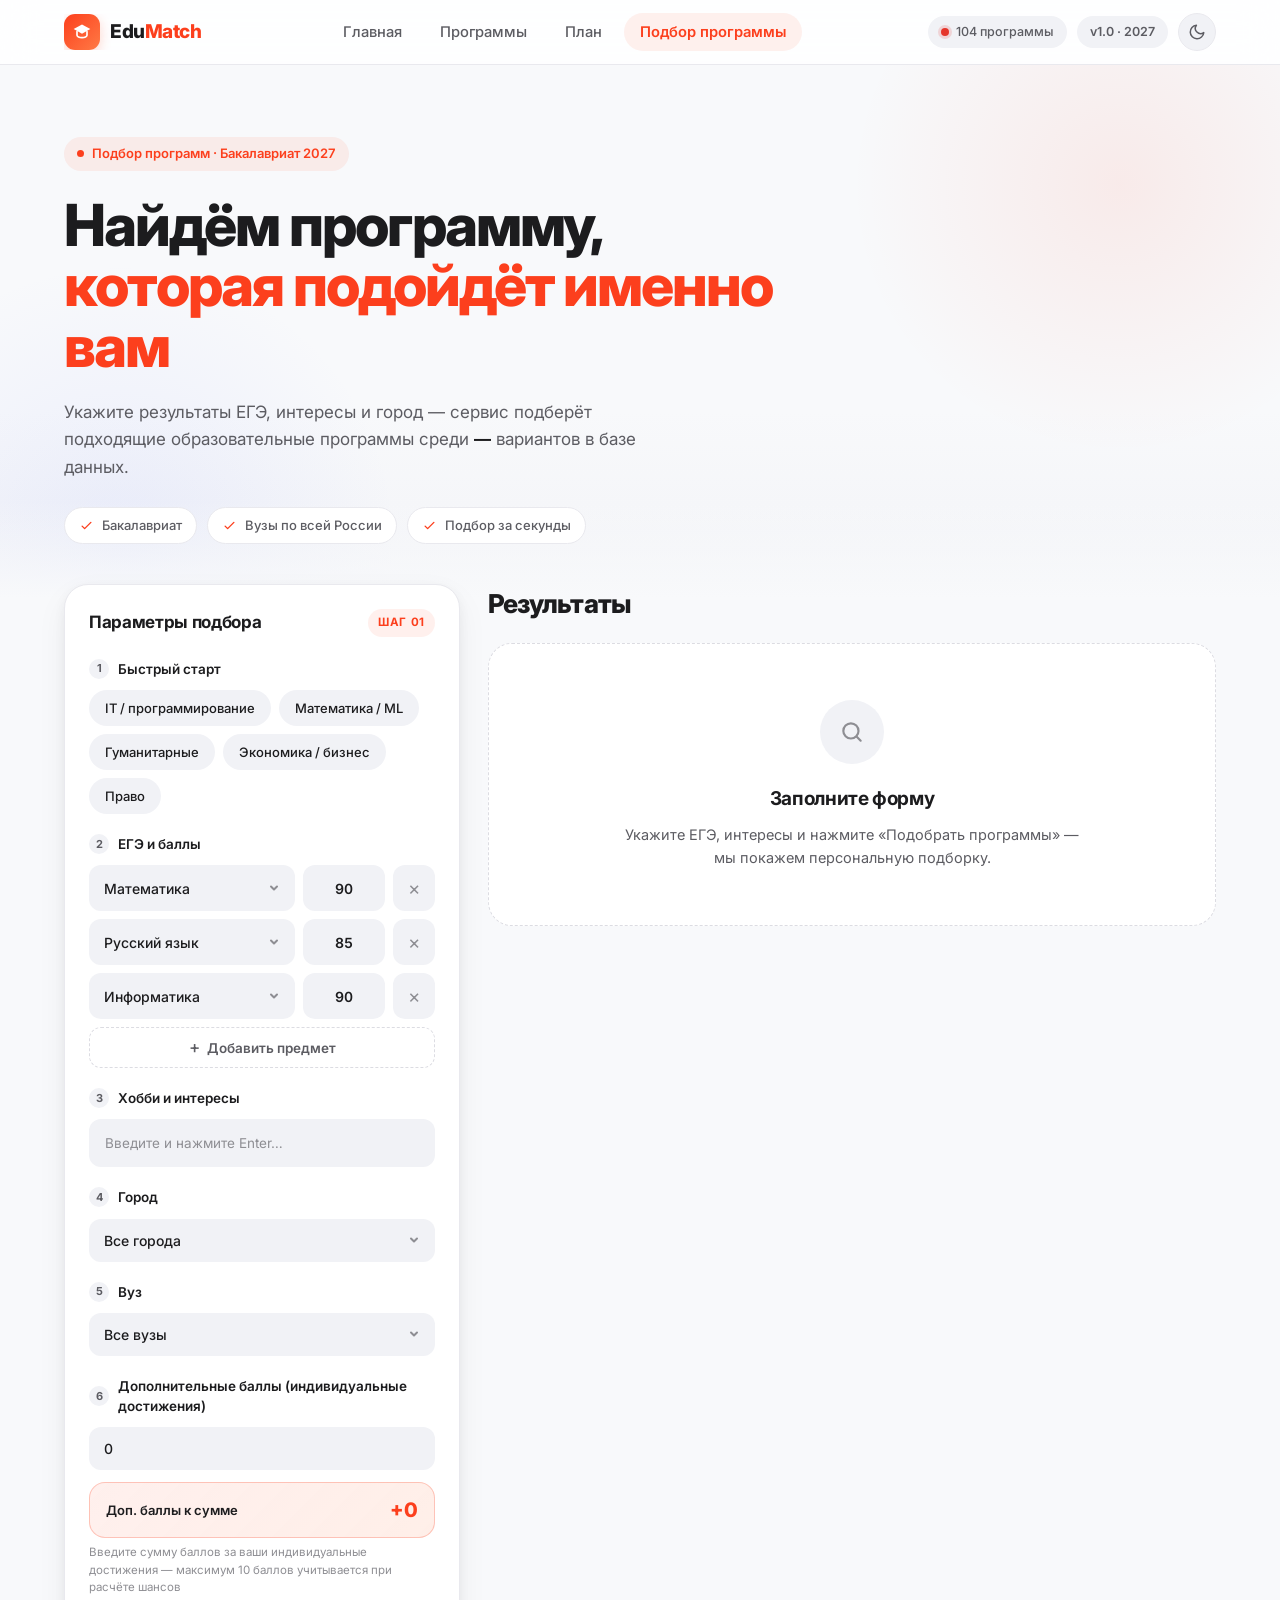
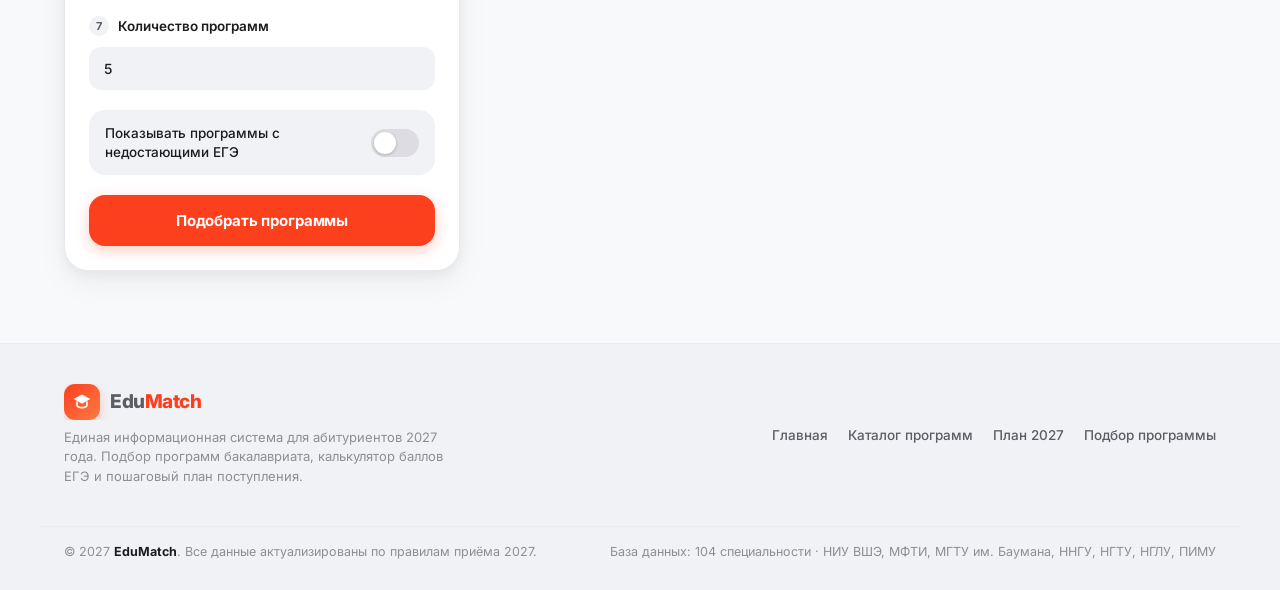
==== commit 96d25e16: "v0.0.4" ====
--- a/html/assistant.html
+++ b/html/assistant.html
@@ -4,6 +4,18 @@
 <meta charset="UTF-8" />
 <meta name="viewport" content="width=device-width, initial-scale=1" />
 <title>EduMatch — подбор образовательных программ 2027</title>
+<script>
+  // Early theme apply to avoid flash and keep theme across pages
+  (function() {
+    try {
+      var t = localStorage.getItem('edumatch_theme') || localStorage.getItem('theme');
+      if (!t) {
+        t = window.matchMedia && window.matchMedia('(prefers-color-scheme: dark)').matches ? 'dark' : 'light';
+      }
+      document.documentElement.setAttribute('data-theme', t);
+    } catch(e) {}
+  })();
+</script>
 <link rel="preconnect" href="https://fonts.googleapis.com">
 <link rel="preconnect" href="https://fonts.gstatic.com" crossorigin>
 <link href="https://fonts.googleapis.com/css2?family=Inter:wght@400;500;600;700;800&display=swap" rel="stylesheet">
@@ -65,7 +77,7 @@
 
   * { box-sizing: border-box; margin: 0; padding: 0; }
 
-  html { scroll-behavior: smooth; }
+  html { scroll-behavior: smooth; overflow-x: hidden; max-width: 100vw; }
 
   body {
     font-family: 'Inter', -apple-system, BlinkMacSystemFont, 'Segoe UI', Roboto, sans-serif;
@@ -77,6 +89,8 @@
     text-rendering: optimizeLegibility;
     min-height: 100vh;
     transition: background .3s ease, color .3s ease;
+    overflow-x: hidden;
+    max-width: 100vw;
   }
 
   ::selection { background: var(--accent); color: #fff; }
@@ -95,6 +109,9 @@
     -webkit-backdrop-filter: saturate(180%) blur(18px);
     border-bottom: 1px solid var(--line);
     transition: background-color .3s ease, border-color .3s ease;
+    width: 100%;
+    max-width: 100vw;
+    box-sizing: border-box;
   }
   [data-theme="dark"] .header {
     background: rgba(18, 18, 20, .85);
@@ -107,6 +124,9 @@
     align-items: center;
     justify-content: space-between;
     gap: 16px;
+    width: 100%;
+    box-sizing: border-box;
+    min-width: 0;
   }
   .logo {
     display: flex;
@@ -115,6 +135,8 @@
     text-decoration: none;
     color: inherit;
     flex-shrink: 0;
+    min-width: 0;
+    overflow: hidden;
   }
   .logo-mark {
     width: 36px;
@@ -136,6 +158,9 @@
     font-size: 19px;
     font-weight: 800;
     letter-spacing: -0.025em;
+    white-space: nowrap;
+    overflow: hidden;
+    text-overflow: ellipsis;
   }
   .logo-text span { color: var(--accent); }
 
@@ -143,7 +168,9 @@
     display: flex;
     align-items: center;
     gap: 10px;
-    flex-wrap: wrap;
+    flex-wrap: nowrap;
+    min-width: 0;
+    flex-shrink: 1;
   }
   .status-pill {
     display: inline-flex;
@@ -1177,8 +1204,18 @@
     .panel { position: static; }
     .hero { padding: 48px 0 80px; }
     .layout { padding: 0 20px 56px; }
-    .header-inner { padding: 12px 20px; }
-    .hero-inner { padding: 0 20px; }
+    .header-inner { padding: 12px 16px; gap: 12px; }
+    .hero-inner { padding: 0 16px; max-width: 100%; box-sizing: border-box; }
+  }
+
+  @media (max-width: 768px) {
+    .main-nav { display: none; }
+    .mobile-menu-btn { display: grid; }
+    .version-pill { display: none; }
+    .status-pill { padding: 6px 10px; font-size: 12px; max-width: 140px; }
+    .status-pill #statusText { overflow: hidden; text-overflow: ellipsis; white-space: nowrap; }
+    .header-right { gap: 8px; }
+    .logo-text { font-size: 17px; }
   }
 
   @media (max-width: 700px) {
@@ -1186,10 +1223,11 @@
     .hero { padding: 36px 0 64px; }
     .hero-fade { height: 100px; }
     .layout { padding: 0 16px 48px; margin-top: -32px; }
-    .hero-title { font-size: 32px; }
+    .hero-title { font-size: 32px; word-break: break-word; }
     .hero-sub { font-size: 15.5px; }
-    .hero-inner { padding: 0 16px; }
-    .header-inner { padding: 10px 16px; }
+    .hero-inner { padding: 0 16px; max-width: 100%; box-sizing: border-box; }
+    .hero-inner > * { max-width: 100%; }
+    .header-inner { padding: 10px 12px; gap: 8px; }
     .logo-text { font-size: 16px; }
     .status-pill span:last-child { display: none; }
     .status-pill { padding: 7px 10px; }
@@ -1234,6 +1272,19 @@
       align-items: flex-start;
       padding: 16px 18px 24px;
     }
+  }
+
+  @media (max-width: 480px) {
+    .status-pill { display: none; }
+    .header-inner { padding: 10px 12px; gap: 8px; }
+    .logo { gap: 8px; }
+    .logo-mark { width: 32px; height: 32px; border-radius: 10px; }
+    .logo-mark svg { width: 18px; height: 18px; }
+    .logo-text { font-size: 15px; }
+    .theme-btn, .mobile-menu-btn { width: 36px; height: 36px; }
+    .hero-title { font-size: 26px; }
+    .hero-sub { font-size: 14px; }
+    .layout { padding: 0 12px 36px; }
   }
 </style>
 </head>
@@ -1472,7 +1523,7 @@
 /* ============================================================
    Конфиг
    ============================================================ */
-const API_BASE = "http://localhost:8000";
+const API_BASE = "";
 
 const SUBJECTS = [
   ["russian",          "Русский язык"],
@@ -1522,16 +1573,33 @@
    ============================================================ */
 function initTheme() {
   const themeToggle = document.getElementById("themeToggle");
-  const savedTheme = localStorage.getItem("edumatch_theme") || localStorage.getItem("theme") || "light";
+  function getPreferredTheme() {
+    try {
+      return (
+        localStorage.getItem("edumatch_theme") ||
+        localStorage.getItem("theme") ||
+        (window.matchMedia && window.matchMedia("(prefers-color-scheme: dark)").matches ? "dark" : "light")
+      );
+    } catch {
+      return "light";
+    }
+  }
+  const savedTheme = getPreferredTheme();
   document.documentElement.setAttribute("data-theme", savedTheme);
+  try {
+    localStorage.setItem("edumatch_theme", savedTheme);
+    localStorage.setItem("theme", savedTheme);
+  } catch {}
 
   if (themeToggle) {
     themeToggle.addEventListener("click", () => {
       const current = document.documentElement.getAttribute("data-theme") || "light";
       const next = current === "dark" ? "light" : "dark";
       document.documentElement.setAttribute("data-theme", next);
-      localStorage.setItem("edumatch_theme", next);
-      localStorage.setItem("theme", next);
+      try {
+        localStorage.setItem("edumatch_theme", next);
+        localStorage.setItem("theme", next);
+      } catch {}
     });
   }
 
